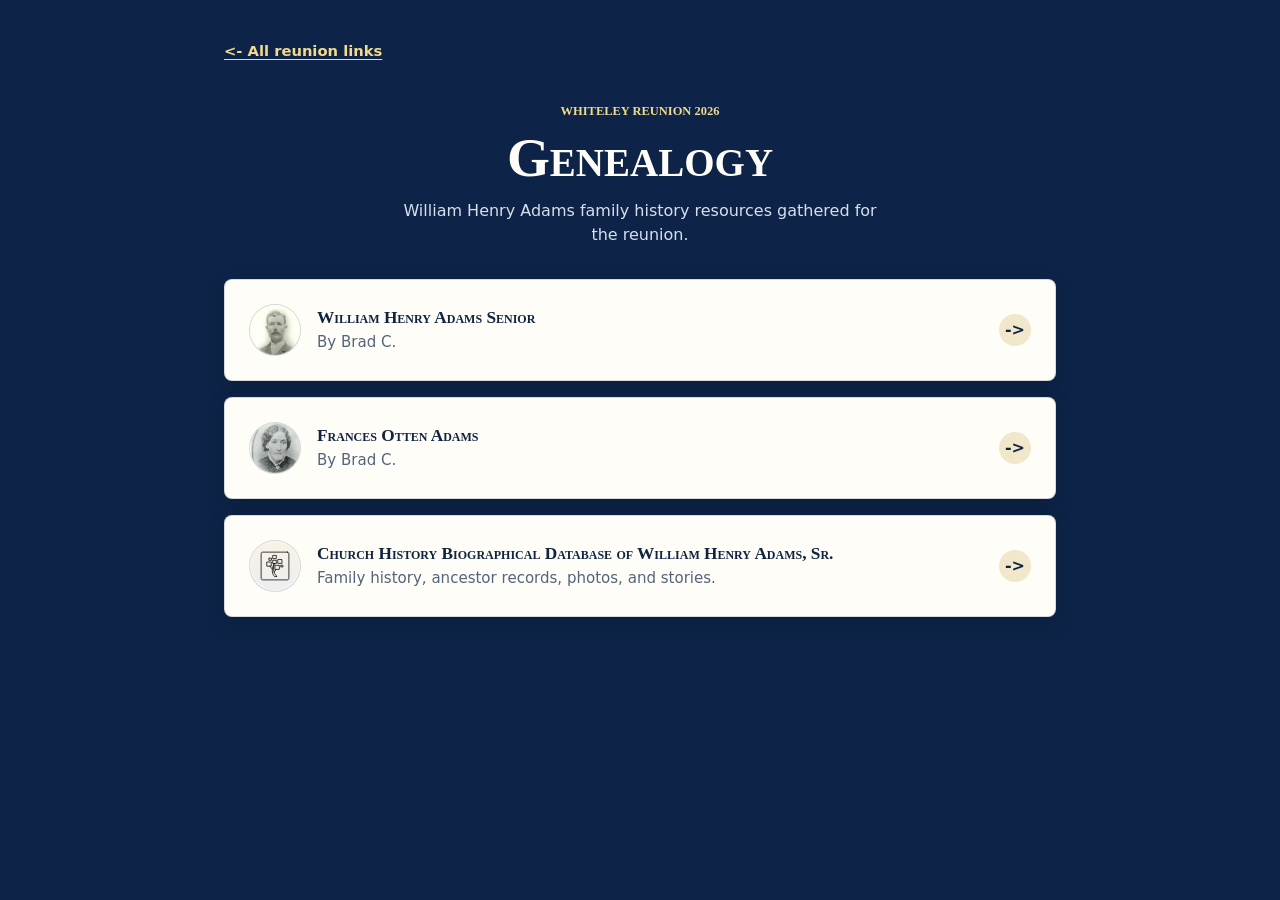
==== genealogy.html @ 53012790 "[AI] Add genealogy linktree page to navy landing" ====
<!doctype html>
<html lang="en">
  <head>
    <meta charset="utf-8">
    <meta name="viewport" content="width=device-width, initial-scale=1">
    <title>Genealogy | Whiteley Reunion 2026 Links</title>
    <meta
      name="description"
      content="Quick access to William Henry Adams and Frances Otten Adams life histories and biographical records."
    >
    <meta property="og:title" content="Genealogy | Whiteley Reunion 2026 Links">
    <meta
      property="og:description"
      content="Quick access to William Henry Adams and Frances Otten Adams life histories and biographical records."
    >
    <meta property="og:type" content="website">
    <meta property="og:url" content="https://joeywilkes12.github.io/4amj-landing-page-01/genealogy.html">
    <meta property="og:image" content="https://joeywilkes12.github.io/4amj-landing-page-01/assets/whiteley-reunion-poster-1440.webp">
    <link rel="canonical" href="https://joeywilkes12.github.io/4amj-landing-page-01/genealogy.html">
    <link rel="icon" href="data:,">
    <link rel="stylesheet" href="./styles.css">
  </head>
  <body>
    <main class="page-shell">
      <section class="link-hub subpage-hub" aria-labelledby="page-title">
        <a class="back-link" href="./">&lt;- All reunion links</a>

        <header class="subpage-header">
          <p class="eyebrow">Whiteley Reunion 2026</p>
          <h1 id="page-title">Genealogy</h1>
          <p class="subtitle">
            William Henry Adams family history resources gathered for the reunion.
          </p>
        </header>

        <nav class="link-list subpage-link-list" aria-label="Genealogy resource links">
          <a class="link-card" href="./assets/genealogy/William%20Henry%20Adams%20Life%20History.pdf">
            <span class="link-icon link-thumbnail" aria-hidden="true">
              <img
                src="./assets/genealogy/Adams_William%20Henry%20KWJ5-42R.jpg"
                width="256"
                height="256"
                alt=""
                decoding="async"
                loading="lazy"
              >
            </span>
            <span class="link-copy">
              <span class="link-title">William Henry Adams Senior</span>
              <span class="link-description">
                By Brad C.
              </span>
            </span>
            <span class="link-arrow" aria-hidden="true">-&gt;</span>
          </a>

          <a class="link-card" href="./assets/genealogy/Life%20History%20of%20Frances%20Otten%20Adams.pdf">
            <span class="link-icon link-thumbnail" aria-hidden="true">
              <img
                src="./assets/genealogy/Frances%20Otten%20Adams.jpg"
                width="256"
                height="256"
                alt=""
                decoding="async"
                loading="lazy"
              >
            </span>
            <span class="link-copy">
              <span class="link-title">Frances Otten Adams</span>
              <span class="link-description">
                By Brad C.
              </span>
            </span>
            <span class="link-arrow" aria-hidden="true">-&gt;</span>
          </a>

          <a
            class="link-card"
            href="https://history.churchofjesuschrist.org/chd/individual/william-henry-adams-sr-1817?lang=eng"
          >
            <span class="link-icon" aria-hidden="true">
              <img
                src="./assets/link-icons/familysearch-tree-icon.svg"
                width="128"
                height="128"
                alt=""
                decoding="async"
                loading="lazy"
              >
            </span>
            <span class="link-copy">
              <span class="link-title">Church History Biographical Database of William Henry Adams, Sr.</span>
              <span class="link-description">
                Family history, ancestor records, photos, and stories.
              </span>
            </span>
            <span class="link-arrow" aria-hidden="true">-&gt;</span>
          </a>
        </nav>
      </section>
    </main>
  </body>
</html>
---- styles.css ----
:root {
  --color-page: #0d2448;
  --color-page-deep: #071832;
  --color-surface: #fffdf7;
  --color-surface-soft: #f3efe4;
  --color-text: #fffdf7;
  --color-text-dark: #10233f;
  --color-muted: #d6dfec;
  --color-muted-dark: #54647a;
  --color-accent: #d6bb72;
  --color-accent-strong: #f1d98d;
  --color-border: rgba(255, 253, 247, 0.22);
  --color-card-border: rgba(13, 36, 72, 0.16);
  --color-focus: #f1d98d;
  --color-shadow: rgba(2, 9, 21, 0.28);

  --font-body:
    system-ui,
    -apple-system,
    BlinkMacSystemFont,
    "Segoe UI",
    sans-serif;
  --font-display:
    "Trajan Pro",
    "Cinzel",
    "Palatino Linotype",
    Palatino,
    Georgia,
    serif;

  --space-1: 0.25rem;
  --space-2: 0.5rem;
  --space-3: 0.75rem;
  --space-4: 1rem;
  --space-5: 1.25rem;
  --space-6: 1.5rem;
  --space-8: 2rem;
  --space-10: 2.5rem;

  --radius-sm: 0.5rem;
  --radius-md: 0.5rem;
  --max-width: 52rem;
  --transition: 180ms ease;
  color-scheme: dark;
}

* {
  box-sizing: border-box;
}

html {
  min-width: 320px;
  color: var(--color-text);
  background: var(--color-page);
  font-family: var(--font-body);
  line-height: 1.5;
}

body {
  min-height: 100vh;
  margin: 0;
  color: var(--color-text);
  background: var(--color-page);
}

a {
  color: inherit;
}

.page-shell {
  min-height: 100vh;
  padding: var(--space-4);
}

.link-hub {
  width: min(100%, var(--max-width));
  margin: 0 auto;
}

.site-header {
  display: grid;
  justify-items: center;
  text-align: center;
}

.poster {
  width: min(100%, 44rem);
  margin: 0 0 var(--space-6);
}

.poster picture,
.poster img {
  display: block;
}

.poster img {
  width: 100%;
  height: auto;
  background: var(--color-page);
  border: 1px solid var(--color-border);
  border-radius: var(--radius-md);
  box-shadow: 0 1rem 2.5rem var(--color-shadow);
}

.eyebrow {
  margin: 0 0 var(--space-2);
  color: var(--color-accent-strong);
  font-family: var(--font-display);
  font-size: 0.78rem;
  font-weight: 800;
  letter-spacing: 0;
  font-variant-caps: small-caps;
  text-transform: uppercase;
}

h1 {
  max-width: 42rem;
  margin: 0;
  color: var(--color-text);
  font-family: var(--font-display);
  font-size: clamp(2rem, 8vw, 3.45rem);
  font-variant-caps: small-caps;
  line-height: 1.06;
}

.subtitle {
  max-width: 30rem;
  margin: var(--space-3) 0 0;
  color: var(--color-muted);
  font-size: 1rem;
}

.link-list {
  display: grid;
  gap: var(--space-4);
  margin-top: var(--space-8);
}

.link-card {
  display: grid;
  grid-template-columns: 2.35rem minmax(0, 1fr) 1.55rem;
  gap: 0.65rem;
  align-items: center;
  min-height: 4.75rem;
  padding: 0.9rem;
  color: var(--color-text-dark);
  text-decoration: none;
  background: var(--color-surface);
  border: 1px solid var(--color-card-border);
  border-radius: var(--radius-md);
  box-shadow: 0 0.45rem 1.25rem rgba(2, 9, 21, 0.18);
  transition:
    background-color var(--transition),
    border-color var(--transition),
    box-shadow var(--transition),
    transform var(--transition);
}

.link-card:hover {
  background: var(--color-surface-soft);
  border-color: var(--color-accent);
  box-shadow: 0 0.65rem 1.45rem rgba(2, 9, 21, 0.26);
  transform: translateY(-2px);
}

.link-card:active {
  box-shadow: 0 0.25rem 0.8rem rgba(2, 9, 21, 0.2);
  transform: translateY(0);
}

.link-card:focus-visible {
  outline: 3px solid var(--color-focus);
  outline-offset: 4px;
}

.link-icon {
  display: grid;
  width: 2.35rem;
  height: 2.35rem;
  align-self: center;
  overflow: hidden;
  background:
    linear-gradient(180deg, rgba(214, 187, 114, 0.18), rgba(13, 36, 72, 0.08)),
    #ffffff;
  border: 1px solid rgba(13, 36, 72, 0.12);
  border-radius: 999px;
  box-shadow: inset 0 0 0 1px rgba(255, 253, 247, 0.65);
  place-items: center;
}

.link-icon img {
  display: block;
  width: 72%;
  height: 72%;
  object-fit: contain;
}

.link-thumbnail img {
  width: 100%;
  height: 100%;
  object-fit: cover;
}

.link-copy {
  display: grid;
  gap: var(--space-1);
  min-width: 0;
}

.link-title {
  font-family: var(--font-display);
  font-size: 0.98rem;
  font-variant-caps: small-caps;
  font-weight: 800;
  line-height: 1.18;
  overflow-wrap: anywhere;
}

.link-description {
  color: var(--color-muted-dark);
  font-size: 0.86rem;
  line-height: 1.32;
  overflow-wrap: anywhere;
}

.link-arrow {
  display: grid;
  width: 1.55rem;
  height: 1.55rem;
  align-self: center;
  color: var(--color-text-dark);
  background: rgba(214, 187, 114, 0.34);
  border-radius: 999px;
  font-size: 0.78rem;
  font-weight: 800;
  place-items: center;
  transition:
    background-color var(--transition),
    color var(--transition);
}

.link-card:hover .link-arrow,
.link-card:focus-visible .link-arrow {
  color: var(--color-page-deep);
  background: var(--color-accent-strong);
}

.venmo-helper,
.subpage-hub {
  display: grid;
  gap: var(--space-4);
}

.back-link {
  width: fit-content;
  color: var(--color-accent-strong);
  font-size: 0.92rem;
  font-weight: 700;
  text-decoration-thickness: 0.08em;
  text-underline-offset: 0.2em;
}

.subpage-header {
  display: grid;
  justify-items: center;
  padding-top: var(--space-6);
  text-align: center;
}

.subpage-link-list {
  margin-top: var(--space-4);
}

.venmo-panel,
.fallback-panel {
  color: var(--color-text-dark);
  background: var(--color-surface);
  border: 1px solid var(--color-card-border);
  border-radius: var(--radius-md);
  box-shadow: 0 0.45rem 1.25rem rgba(2, 9, 21, 0.18);
}

.venmo-panel {
  display: grid;
  gap: var(--space-3);
  justify-items: center;
  padding: var(--space-6) var(--space-4);
  text-align: center;
}

.venmo-panel .eyebrow {
  margin: 0;
  color: var(--color-page);
}

.venmo-panel h1,
.venmo-panel .subtitle {
  color: var(--color-text-dark);
}

.venmo-panel h1 {
  font-size: clamp(2rem, 12vw, 3.15rem);
}

.venmo-panel .subtitle {
  margin-top: 0;
}

.venmo-qr {
  display: grid;
  width: min(100%, 17rem);
  margin: 0;
  justify-items: center;
}

.venmo-qr img {
  display: block;
  width: 100%;
  height: auto;
  background: #ffffff;
  border: 1px solid rgba(13, 36, 72, 0.12);
  border-radius: var(--radius-md);
  box-shadow: 0 0.5rem 1.35rem rgba(2, 9, 21, 0.16);
}

.venmo-badge {
  display: grid;
  width: 4rem;
  height: 4rem;
  overflow: hidden;
  background: #ffffff;
  border: 1px solid rgba(13, 36, 72, 0.12);
  border-radius: 999px;
  place-items: center;
}

.venmo-badge img {
  display: block;
  width: 72%;
  height: 72%;
  object-fit: contain;
}

.venmo-actions {
  display: grid;
  gap: var(--space-3);
}

.action-button {
  display: grid;
  min-height: 3.25rem;
  padding: 0.8rem var(--space-4);
  color: var(--color-text-dark);
  text-align: center;
  text-decoration: none;
  background: var(--color-surface);
  border: 1px solid var(--color-card-border);
  border-radius: var(--radius-md);
  box-shadow: 0 0.35rem 1rem rgba(2, 9, 21, 0.14);
  font-weight: 800;
  place-items: center;
}

.action-primary {
  color: var(--color-page-deep);
  background: var(--color-accent-strong);
  border-color: var(--color-accent);
}

.action-button:focus-visible,
.back-link:focus-visible,
.copyable-link:focus-visible {
  outline: 3px solid var(--color-focus);
  outline-offset: 4px;
}

.fallback-panel {
  padding: var(--space-4);
}

.fallback-panel h2 {
  margin: 0;
  color: var(--color-text-dark);
  font-family: var(--font-display);
  font-size: 1.25rem;
  font-variant-caps: small-caps;
  line-height: 1.2;
}

.fallback-panel p {
  margin: var(--space-3) 0 0;
  color: var(--color-muted-dark);
}

.copyable-link {
  display: block;
  color: var(--color-page);
  overflow-wrap: anywhere;
  font-weight: 700;
}

@media (min-width: 48rem) {
  .page-shell {
    padding: var(--space-10);
  }

  .link-card {
    grid-template-columns: 3.25rem minmax(0, 1fr) auto;
    gap: var(--space-4);
    padding: var(--space-6);
  }

  .link-icon {
    width: 3.25rem;
    height: 3.25rem;
  }

  .link-title {
    font-size: 1.08rem;
  }

  .link-description {
    font-size: 0.94rem;
  }

  .link-arrow {
    width: 2rem;
    height: 2rem;
    font-size: 1rem;
  }

  .venmo-panel {
    padding: var(--space-8);
  }

  .venmo-actions {
    grid-template-columns: repeat(2, minmax(0, 1fr));
  }

  .fallback-panel {
    padding: var(--space-6);
  }
}

@media (prefers-reduced-motion: reduce) {
  *,
  *::before,
  *::after {
    scroll-behavior: auto !important;
    transition-duration: 0.01ms !important;
    animation-duration: 0.01ms !important;
    animation-iteration-count: 1 !important;
  }

  .link-card:hover,
  .link-card:active {
    transform: none;
  }
}
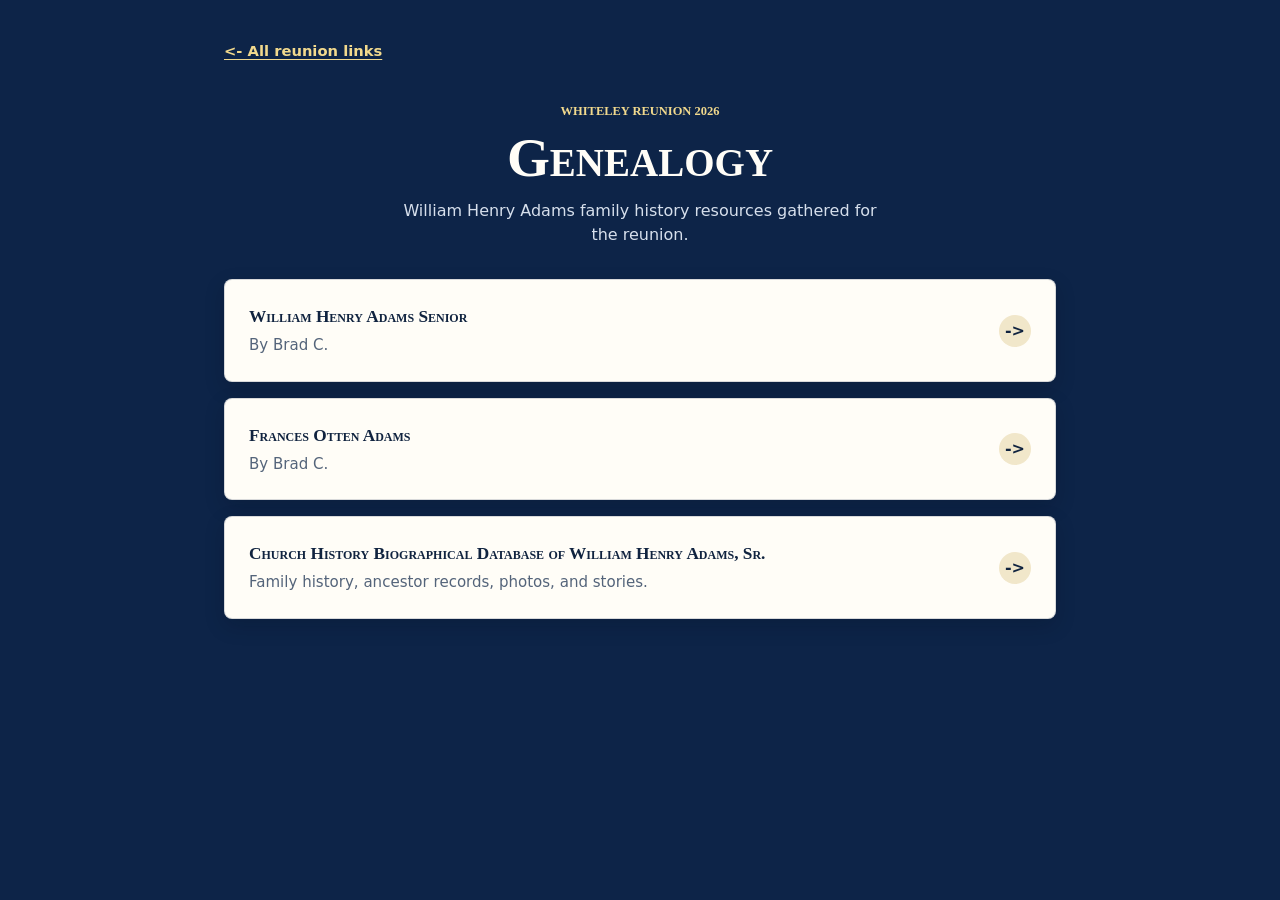
==== commit 302d68d9: "Introduce Genealogy subpage with pdfs" ====
--- a/genealogy.html
+++ b/genealogy.html
@@ -34,17 +34,7 @@
         </header>
 
         <nav class="link-list subpage-link-list" aria-label="Genealogy resource links">
-          <a class="link-card" href="./assets/genealogy/William%20Henry%20Adams%20Life%20History.pdf">
-            <span class="link-icon link-thumbnail" aria-hidden="true">
-              <img
-                src="./assets/genealogy/Adams_William%20Henry%20KWJ5-42R.jpg"
-                width="256"
-                height="256"
-                alt=""
-                decoding="async"
-                loading="lazy"
-              >
-            </span>
+          <a class="link-card" href="./assets/William%20Henry%20Adams%20Life%20History.pdf">
             <span class="link-copy">
               <span class="link-title">William Henry Adams Senior</span>
               <span class="link-description">
@@ -54,17 +44,7 @@
             <span class="link-arrow" aria-hidden="true">-&gt;</span>
           </a>
 
-          <a class="link-card" href="./assets/genealogy/Life%20History%20of%20Frances%20Otten%20Adams.pdf">
-            <span class="link-icon link-thumbnail" aria-hidden="true">
-              <img
-                src="./assets/genealogy/Frances%20Otten%20Adams.jpg"
-                width="256"
-                height="256"
-                alt=""
-                decoding="async"
-                loading="lazy"
-              >
-            </span>
+          <a class="link-card" href="./assets/Life%20History%20of%20Frances%20Otten%20Adams.pdf">
             <span class="link-copy">
               <span class="link-title">Frances Otten Adams</span>
               <span class="link-description">
@@ -78,16 +58,6 @@
             class="link-card"
             href="https://history.churchofjesuschrist.org/chd/individual/william-henry-adams-sr-1817?lang=eng"
           >
-            <span class="link-icon" aria-hidden="true">
-              <img
-                src="./assets/link-icons/familysearch-tree-icon.svg"
-                width="128"
-                height="128"
-                alt=""
-                decoding="async"
-                loading="lazy"
-              >
-            </span>
             <span class="link-copy">
               <span class="link-title">Church History Biographical Database of William Henry Adams, Sr.</span>
               <span class="link-description">
--- a/styles.css
+++ b/styles.css
@@ -138,11 +138,11 @@
 
 .link-card {
   display: grid;
-  grid-template-columns: 2.35rem minmax(0, 1fr) 1.55rem;
-  gap: 0.65rem;
+  grid-template-columns: minmax(0, 1fr) auto;
+  gap: var(--space-4);
   align-items: center;
-  min-height: 4.75rem;
-  padding: 0.9rem;
+  min-height: 5.5rem;
+  padding: var(--space-5);
   color: var(--color-text-dark);
   text-decoration: none;
   background: var(--color-surface);
@@ -173,34 +173,6 @@
   outline-offset: 4px;
 }
 
-.link-icon {
-  display: grid;
-  width: 2.35rem;
-  height: 2.35rem;
-  align-self: center;
-  overflow: hidden;
-  background:
-    linear-gradient(180deg, rgba(214, 187, 114, 0.18), rgba(13, 36, 72, 0.08)),
-    #ffffff;
-  border: 1px solid rgba(13, 36, 72, 0.12);
-  border-radius: 999px;
-  box-shadow: inset 0 0 0 1px rgba(255, 253, 247, 0.65);
-  place-items: center;
-}
-
-.link-icon img {
-  display: block;
-  width: 72%;
-  height: 72%;
-  object-fit: contain;
-}
-
-.link-thumbnail img {
-  width: 100%;
-  height: 100%;
-  object-fit: cover;
-}
-
 .link-copy {
   display: grid;
   gap: var(--space-1);
@@ -209,29 +181,23 @@
 
 .link-title {
   font-family: var(--font-display);
-  font-size: 0.98rem;
+  font-size: 1.08rem;
   font-variant-caps: small-caps;
   font-weight: 800;
-  line-height: 1.18;
-  overflow-wrap: anywhere;
 }
 
 .link-description {
   color: var(--color-muted-dark);
-  font-size: 0.86rem;
-  line-height: 1.32;
-  overflow-wrap: anywhere;
+  font-size: 0.94rem;
 }
 
 .link-arrow {
   display: grid;
-  width: 1.55rem;
-  height: 1.55rem;
-  align-self: center;
+  width: 2rem;
+  height: 2rem;
   color: var(--color-text-dark);
   background: rgba(214, 187, 114, 0.34);
   border-radius: 999px;
-  font-size: 0.78rem;
   font-weight: 800;
   place-items: center;
   transition:
@@ -245,7 +211,6 @@
   background: var(--color-accent-strong);
 }
 
-.venmo-helper,
 .subpage-hub {
   display: grid;
   gap: var(--space-4);
@@ -260,6 +225,11 @@
   text-underline-offset: 0.2em;
 }
 
+.back-link:focus-visible {
+  outline: 3px solid var(--color-focus);
+  outline-offset: 4px;
+}
+
 .subpage-header {
   display: grid;
   justify-items: center;
@@ -271,173 +241,12 @@
   margin-top: var(--space-4);
 }
 
-.venmo-panel,
-.fallback-panel {
-  color: var(--color-text-dark);
-  background: var(--color-surface);
-  border: 1px solid var(--color-card-border);
-  border-radius: var(--radius-md);
-  box-shadow: 0 0.45rem 1.25rem rgba(2, 9, 21, 0.18);
-}
-
-.venmo-panel {
-  display: grid;
-  gap: var(--space-3);
-  justify-items: center;
-  padding: var(--space-6) var(--space-4);
-  text-align: center;
-}
-
-.venmo-panel .eyebrow {
-  margin: 0;
-  color: var(--color-page);
-}
-
-.venmo-panel h1,
-.venmo-panel .subtitle {
-  color: var(--color-text-dark);
-}
-
-.venmo-panel h1 {
-  font-size: clamp(2rem, 12vw, 3.15rem);
-}
-
-.venmo-panel .subtitle {
-  margin-top: 0;
-}
-
-.venmo-qr {
-  display: grid;
-  width: min(100%, 17rem);
-  margin: 0;
-  justify-items: center;
-}
-
-.venmo-qr img {
-  display: block;
-  width: 100%;
-  height: auto;
-  background: #ffffff;
-  border: 1px solid rgba(13, 36, 72, 0.12);
-  border-radius: var(--radius-md);
-  box-shadow: 0 0.5rem 1.35rem rgba(2, 9, 21, 0.16);
-}
-
-.venmo-badge {
-  display: grid;
-  width: 4rem;
-  height: 4rem;
-  overflow: hidden;
-  background: #ffffff;
-  border: 1px solid rgba(13, 36, 72, 0.12);
-  border-radius: 999px;
-  place-items: center;
-}
-
-.venmo-badge img {
-  display: block;
-  width: 72%;
-  height: 72%;
-  object-fit: contain;
-}
-
-.venmo-actions {
-  display: grid;
-  gap: var(--space-3);
-}
-
-.action-button {
-  display: grid;
-  min-height: 3.25rem;
-  padding: 0.8rem var(--space-4);
-  color: var(--color-text-dark);
-  text-align: center;
-  text-decoration: none;
-  background: var(--color-surface);
-  border: 1px solid var(--color-card-border);
-  border-radius: var(--radius-md);
-  box-shadow: 0 0.35rem 1rem rgba(2, 9, 21, 0.14);
-  font-weight: 800;
-  place-items: center;
-}
-
-.action-primary {
-  color: var(--color-page-deep);
-  background: var(--color-accent-strong);
-  border-color: var(--color-accent);
-}
-
-.action-button:focus-visible,
-.back-link:focus-visible,
-.copyable-link:focus-visible {
-  outline: 3px solid var(--color-focus);
-  outline-offset: 4px;
-}
-
-.fallback-panel {
-  padding: var(--space-4);
-}
-
-.fallback-panel h2 {
-  margin: 0;
-  color: var(--color-text-dark);
-  font-family: var(--font-display);
-  font-size: 1.25rem;
-  font-variant-caps: small-caps;
-  line-height: 1.2;
-}
-
-.fallback-panel p {
-  margin: var(--space-3) 0 0;
-  color: var(--color-muted-dark);
-}
-
-.copyable-link {
-  display: block;
-  color: var(--color-page);
-  overflow-wrap: anywhere;
-  font-weight: 700;
-}
-
 @media (min-width: 48rem) {
   .page-shell {
     padding: var(--space-10);
   }
 
   .link-card {
-    grid-template-columns: 3.25rem minmax(0, 1fr) auto;
-    gap: var(--space-4);
-    padding: var(--space-6);
-  }
-
-  .link-icon {
-    width: 3.25rem;
-    height: 3.25rem;
-  }
-
-  .link-title {
-    font-size: 1.08rem;
-  }
-
-  .link-description {
-    font-size: 0.94rem;
-  }
-
-  .link-arrow {
-    width: 2rem;
-    height: 2rem;
-    font-size: 1rem;
-  }
-
-  .venmo-panel {
-    padding: var(--space-8);
-  }
-
-  .venmo-actions {
-    grid-template-columns: repeat(2, minmax(0, 1fr));
-  }
-
-  .fallback-panel {
     padding: var(--space-6);
   }
 }
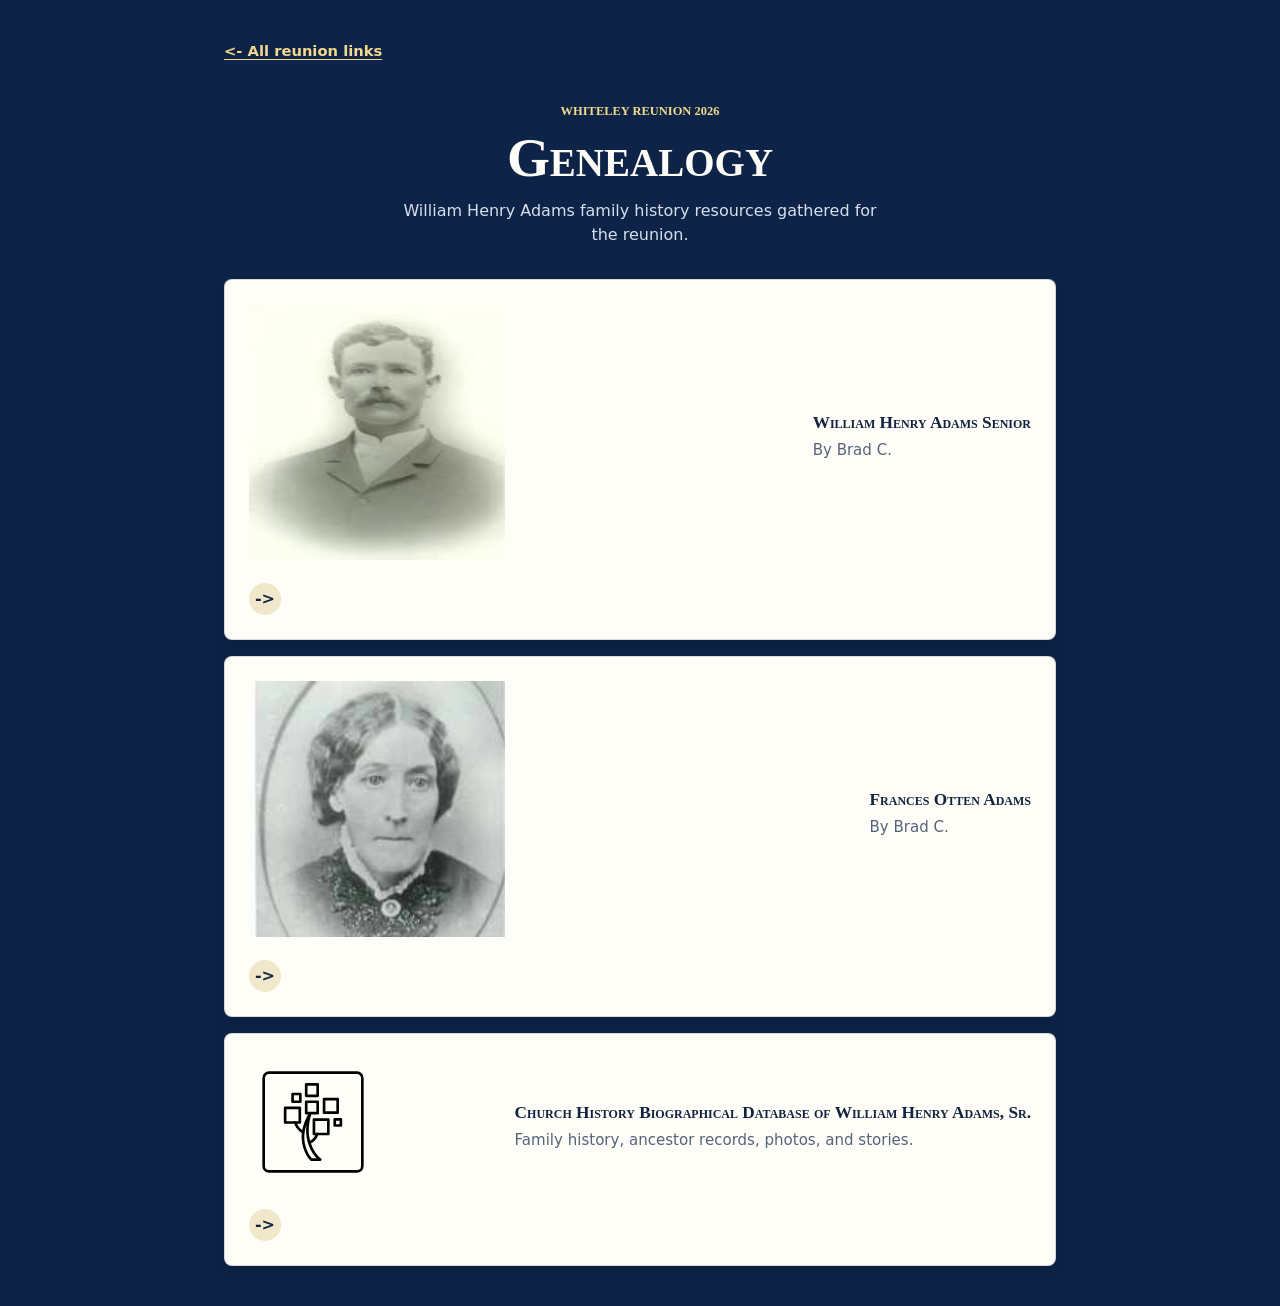
==== commit b96b99a8: "new links to bridge websites, manually identified links" ====
--- a/genealogy.html
+++ b/genealogy.html
@@ -34,7 +34,20 @@
         </header>
 
         <nav class="link-list subpage-link-list" aria-label="Genealogy resource links">
-          <a class="link-card" href="./assets/William%20Henry%20Adams%20Life%20History.pdf">
+          <a
+            class="link-card"
+            href="https://joeywilkes12.github.io/4amj-genealogy/william-henry-adams.html"
+          >
+            <span class="link-icon link-thumbnail" aria-hidden="true">
+              <img
+                src="./assets/genealogy/Adams_William%20Henry%20KWJ5-42R.jpg"
+                width="256"
+                height="256"
+                alt=""
+                decoding="async"
+                loading="lazy"
+              >
+            </span>
             <span class="link-copy">
               <span class="link-title">William Henry Adams Senior</span>
               <span class="link-description">
@@ -44,7 +57,20 @@
             <span class="link-arrow" aria-hidden="true">-&gt;</span>
           </a>
 
-          <a class="link-card" href="./assets/Life%20History%20of%20Frances%20Otten%20Adams.pdf">
+          <a
+            class="link-card"
+            href="https://joeywilkes12.github.io/4amj-genealogy/frances-otten-adams.html"
+          >
+            <span class="link-icon link-thumbnail" aria-hidden="true">
+              <img
+                src="./assets/genealogy/Frances%20Otten%20Adams.jpg"
+                width="256"
+                height="256"
+                alt=""
+                decoding="async"
+                loading="lazy"
+              >
+            </span>
             <span class="link-copy">
               <span class="link-title">Frances Otten Adams</span>
               <span class="link-description">
@@ -58,6 +84,16 @@
             class="link-card"
             href="https://history.churchofjesuschrist.org/chd/individual/william-henry-adams-sr-1817?lang=eng"
           >
+            <span class="link-icon" aria-hidden="true">
+              <img
+                src="./assets/link-icons/familysearch-tree-icon.svg"
+                width="128"
+                height="128"
+                alt=""
+                decoding="async"
+                loading="lazy"
+              >
+            </span>
             <span class="link-copy">
               <span class="link-title">Church History Biographical Database of William Henry Adams, Sr.</span>
               <span class="link-description">
